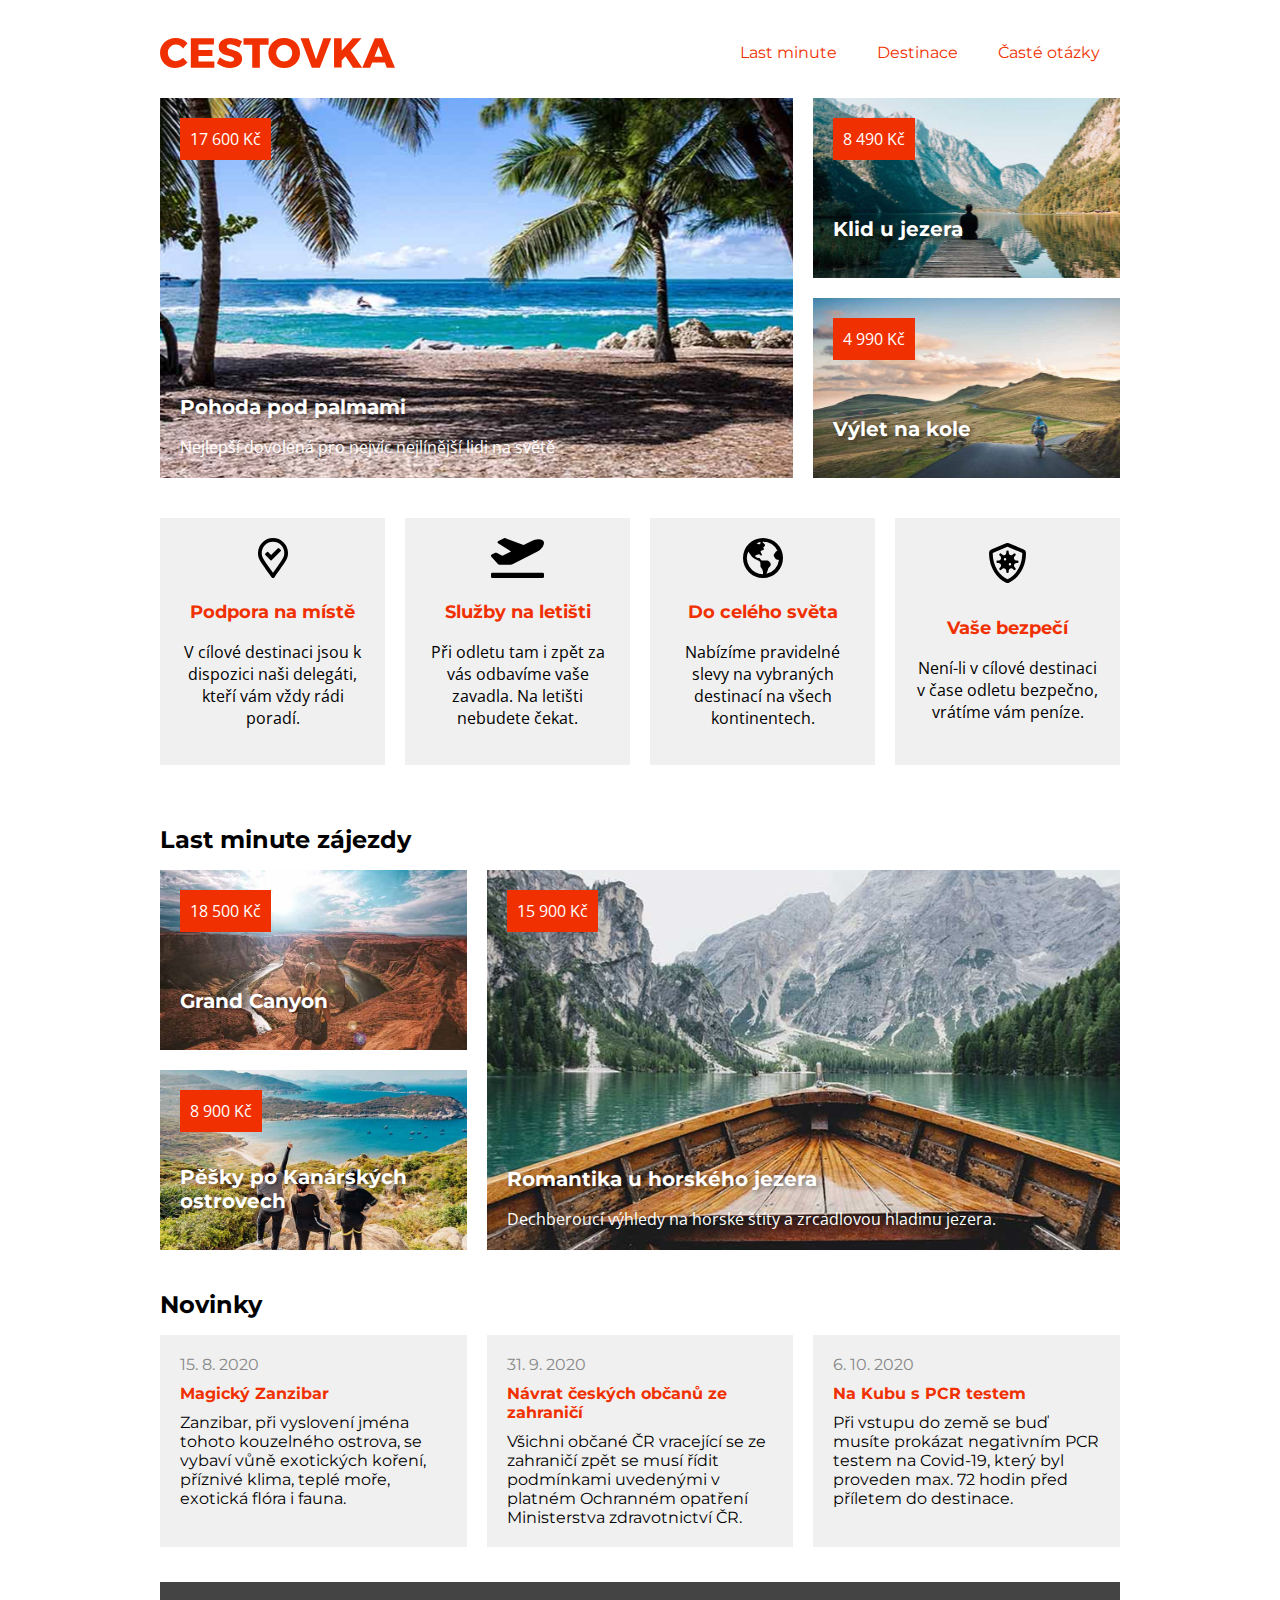
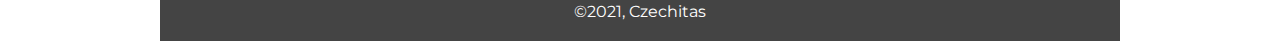
==== index.html @ 23d16ba4 "hotová hlavní stránka" ====
<!DOCTYPE html>
<html lang="en">
  <head>
    <meta charset="UTF-8" />
    <meta http-equiv="X-UA-Compatible" content="IE=edge" />
    <meta name="viewport" content="width=device-width, initial-scale=1.0" />
    <link rel="stylesheet" href="css/style.css" />
    <link rel="preconnect" href="https://fonts.googleapis.com" />
    <link rel="preconnect" href="https://fonts.gstatic.com" crossorigin />
    <link
      href="https://fonts.googleapis.com/css2?family=Montserrat:wght@400;600&family=Open+Sans&display=swap"
      rel="stylesheet"
    />
    <title>Cestovka</title>
  </head>
  <body>
    <div class="container">
    <header class="header">
      <img class="header__logo" src="/images/logo.svg" alt="CESTOVKA" />
      <ul class="header__nav">
        <li><a href="#">Last minute</a></li>
        <li><a href="#">Destinace</a></li>
        <li><a href="#">Časté otázky</a></li>
      </ul>
    </header>

    <div class="gallery">
      <div class="gallery__image--big">
        <p class="price">17 600 Kč</p>
        <div class="content">
          <h2>Pohoda pod palmami</h2>
          <p>Nejlepší dovolená pro nejvíc nejlínější lidi na světě</p>
        </div>
      </div>

      <div class="gallery__image--small first">
        <p class="price">8 490 Kč</p>
        <div class="content">
        <h2>Klid u jezera</h2>
      </div>
    </div>
      <div class="gallery__image--small second">
        <p class="price">4 990 Kč</p>
        <div class="content">
        <h2>Výlet na kole</h2>
      </div>
    </div>
    </div>

    <div class="services">
      <div class="card">
        <div class="card__icon"><img src="/images/map.svg" alt="Mapa" /></div>
        <div class="card__content">
          <h3>Podpora na místě</h3>
          <p>
            V cílové destinaci jsou k dispozici naši delegáti, kteří vám vždy
            rádi poradí.
          </p>
        </div>
      </div>
      <div class="card">
        <div class="card__icon">
          <img src="/images/plane.svg" alt="Letadlo" />
        </div>
        <div class="card__content">
          <h3>Služby na letišti</h3>
          <p>
            Při odletu tam i zpět za vás odbavíme vaše zavadla. Na letišti
            nebudete čekat.
          </p>
        </div>
      </div>
      <div class="card">
        <div class="card__icon">
          <img src="/images/globe.svg" alt="Globus" />
        </div>
        <div class="card__content">
          <h3>Do celého světa</h3>
          <p>
            Nabízíme pravidelné slevy na vybraných destinací na všech
            kontinentech.
          </p>
        </div>
      </div>
      <div class="card">
        <div class="card__icon">
          <img src="/images/shield.svg" alt="Štít" />
        </div>
        <div class="card__content">
          <h3>Vaše bezpečí</h3>
          <p>
            Není-li v cílové destinaci v čase odletu bezpečno, vrátíme vám
            peníze.
          </p>
        </div>
      </div>
    </div>
    <h1>Last minute zájezdy</h1>
    <div class="gallery last-minute">
      <div class="gallery__image--big">
        <p class="price">15 900 Kč</p>
        <div class="content">
          <h2>Romantika u horského jezera</h2>
          <p>Dechberoucí výhledy na horské štíty a zrcadlovou hladinu jezera.</p>
        </div>
      </div>
      <div class="gallery__image--small first">
        <p class="price">18 500 Kč</p>
        <div class="content">
        <h2>Grand Canyon</h2>
      </div>
      </div>
      <div class="gallery__image--small second">
        <p class="price">8 900 Kč</p>
        <div class="content">
        <h2>Pěšky po Kanárských ostrovech</h2>
      </div>
    </div>
    </div>
    <h1>Novinky</h1>
    <div class="news">
      <div class="news__box">
        <p class="news__meta">15. 8. 2020</p>
        <h3 class="news__header">Magický Zanzibar</h3>
        <p class="news__p">
          Zanzibar, při vyslovení jména tohoto kouzelného ostrova, se vybaví
          vůně exotických koření, příznivé klima, teplé moře, exotická flóra i
          fauna.
        </p>
      </div>
      <div class="news__box">
        <p class="news__meta">31. 9. 2020</p>
        <h3 class="news__header">Návrat českých občanů ze zahraničí</h3>
        <p class="news__p">
          Všichni občané ČR vracející se ze zahraničí zpět se musí řídit
          podmínkami uvedenými v platném Ochranném opatření Ministerstva
          zdravotnictví ČR.
        </p>
      </div>
      <div class="news__box">
        <p class="news__meta">6. 10. 2020</p>
        <h3 class="news__header">Na Kubu s PCR testem</h3>
        <p class="news__p">
          Při vstupu do země se buď musíte prokázat negativním PCR testem na
          Covid-19, který byl proveden max. 72 hodin před příletem do destinace.
        </p>
      </div>
    </div>
    <footer class="footer">&copy;2021, Czechitas</footer>
  </div>
  </body>
</html>
---- css/style.css ----
* {
  box-sizing: border-box;
}

body {
  font-family: "Open Sans", sans-serif;
}

.container {
  max-width: 960px;
  margin: auto;
}

h1 {
  color: black;
  font-size: 24px;
  font-family: "Montserrat", sans-serif;
  font-weight: bold;
}

h2 {
  color: white;
  font-family: "Montserrat", sans-serif;
}

@media screen and (min-width: 768px) {
  .header {
    display: flex;
    justify-content: space-between;
  }
}
.header__logo {
  max-width: 235px;
  display: block;
  margin: 30px auto;
}
@media screen and (min-width: 768px) {
  .header__logo {
    flex: 1 1 40%;
    align-items: center;
  }
}

.header__nav {
  display: flex;
  justify-content: space-between;
  padding: 0;
}
.header__nav li {
  list-style: none;
  text-align: center;
  font-family: "Montserrat", sans-serif;
  font-weight: 400;
}
.header__nav a {
  text-decoration: none;
  color: #F03000;
}
.header__nav a:hover {
  color: white;
  background-color: #F03000;
}
@media screen and (min-width: 768px) {
  .header__nav {
    flex: 1 1 60%;
    align-self: center;
    justify-content: flex-end;
  }
  .header__nav a {
    padding: 20px;
  }
}

.gallery {
  display: grid;
  gap: 20px;
  margin-bottom: 40px;
  grid-template-columns: 1fr;
  grid-template-rows: 240px repeat(2, 150px);
}
.gallery__image--big {
  position: relative;
  background-image: url(/images/palmy.png);
  background-size: cover;
  background-position: center;
  color: white;
  padding: 20px;
}
.gallery__image--big p {
  margin: 0;
}
.gallery__image--big h2 {
  font-size: 28px;
  text-shadow: 2px 2px 5px rgba(0, 0, 0, 0.5);
}
.gallery__image--small {
  position: relative;
  padding: 20px;
  color: white;
}
.gallery h2 {
  font-size: 20px;
  text-shadow: 2px 2px 5px rgba(0, 0, 0, 0.5);
}
.gallery .content {
  position: absolute;
  bottom: 20px;
}

@media screen and (min-width: 768px) {
  .gallery {
    grid-template-columns: 1fr 1fr;
    grid-template-rows: repeat(3, 180px);
  }

  .gallery__image--big {
    grid-column: 1/3;
    grid-row: 1/3;
  }

  .first {
    grid-column: 1/2;
    grid-row: 3/4;
  }

  .second {
    grid-column: 2/3;
    grid-row: 3/4;
  }
}
@media screen and (min-width: 960px) {
  .gallery {
    display: grid;
    grid-template-columns: repeat(3, 1fr);
    grid-template-rows: 180px 180px;
  }

  .gallery__image--big {
    grid-column: 1/3;
    grid-row: 1/3;
  }

  .first {
    grid-column: 3/4;
    grid-row: 1/2;
  }

  .second {
    grid-column: 3/4;
    grid-row: 2/3;
  }

  .last-minute .gallery__image--big {
    grid-column: 2/4;
    grid-row: 1/3;
  }
  .last-minute .first {
    grid-column: 1/2;
    grid-row: 1/2;
  }
  .last-minute .second {
    grid-column: 1/2;
    grid-row: 2/3;
  }
}
.price {
  background-color: #F03000;
  display: inline-block;
  padding: 10px;
  margin: 0;
}

.first {
  background: url(/images/jezero2.png) center/cover;
}

.second {
  background: url(/images/nakole.png) center/cover;
}

.last-minute .gallery__image--big {
  background: url(/images/lodicka.png) center/cover;
}
.last-minute .first {
  background: url(/images/podkova.png) center/cover;
}
.last-minute .second {
  background: url(/images/zatoka.png) center/cover;
}

.services {
  margin-bottom: 40px;
  display: grid;
  gap: 20px;
}
@media screen and (min-width: 768px) {
  .services {
    grid-template-columns: 1fr 1fr;
    grid-template-rows: auto auto;
  }
}
@media screen and (min-width: 960px) {
  .services {
    grid-template-columns: repeat(4, 1fr);
  }
}
.services .card {
  background-color: #f0f0f0;
  display: grid;
  grid-template-columns: 100px 1fr;
  align-items: center;
}
@media screen and (min-width: 768px) {
  .services .card {
    grid-template-columns: 1fr;
    grid-template-rows: auto auto;
    text-align: center;
    padding: 20px;
  }
}
.services .card__icon {
  justify-self: center;
}
.services .card__content {
  font-size: 16px;
}
.services .card h3 {
  color: #F03000;
  font-family: "Montserrat", sans-serif;
  font-size: 18px;
}

.news {
  display: grid;
  gap: 20px;
}
@media screen and (min-width: 960px) {
  .news {
    grid-template-columns: repeat(3, 1fr);
  }
}
.news__box {
  background-color: #f0f0f0;
  padding: 20px;
  font-family: "Montserrat", sans-serif;
}
.news__meta {
  margin: 0;
  color: #888888;
}
.news__header {
  color: #F03000;
  font-size: 16px;
  margin: 10px 0;
}
.news__p {
  margin: 0;
}

.footer {
  background-color: #444444;
  color: white;
  text-align: center;
  padding: 20px;
  font-family: "Montserrat", sans-serif;
  margin-top: 35px;
}
.footer a {
  color: white;
}/*# sourceMappingURL=style.css.map */
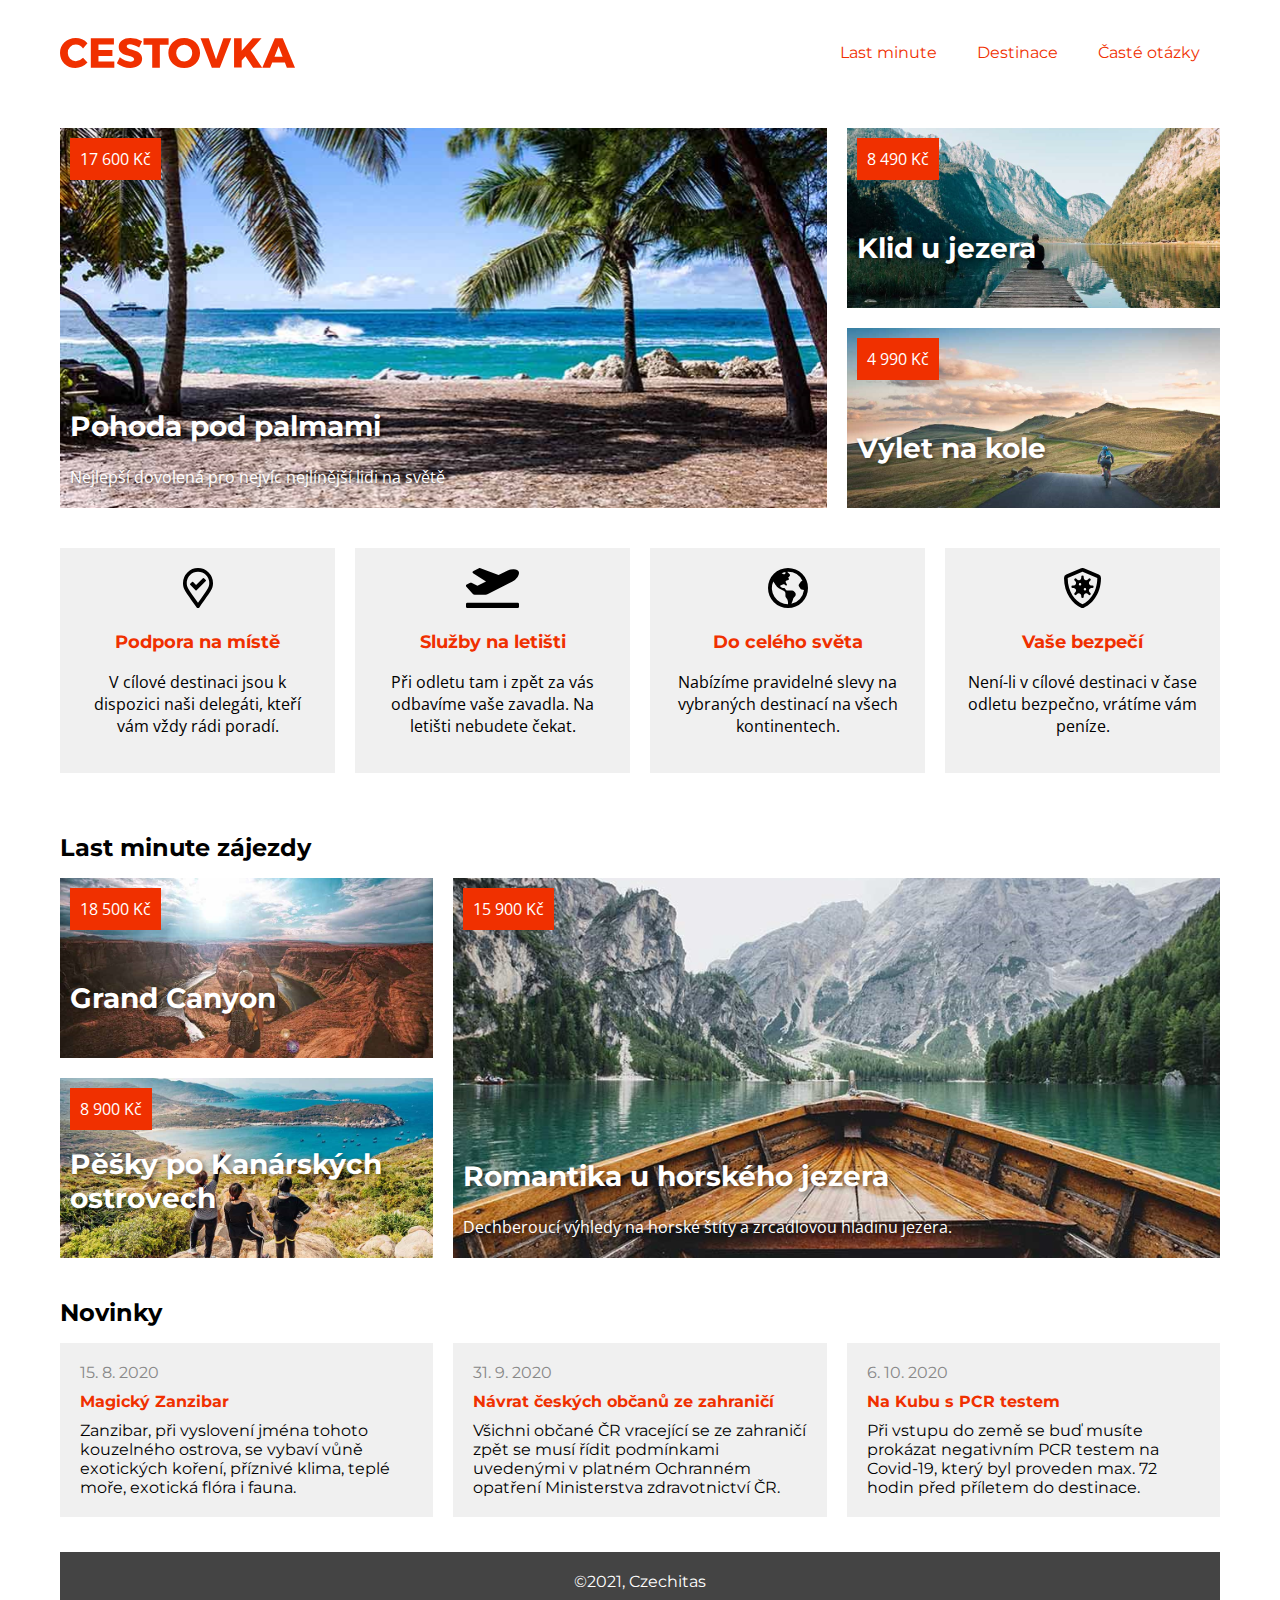
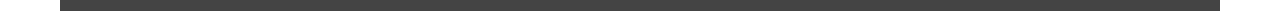
==== commit c1fa2427: "hotový úkol" ====
--- a/index.html
+++ b/index.html
@@ -15,138 +15,155 @@
   </head>
   <body>
     <div class="container">
-    <header class="header">
-      <img class="header__logo" src="/images/logo.svg" alt="CESTOVKA" />
-      <ul class="header__nav">
-        <li><a href="#">Last minute</a></li>
-        <li><a href="#">Destinace</a></li>
-        <li><a href="#">Časté otázky</a></li>
-      </ul>
-    </header>
+      <header class="header">
+        <a href="/index.html"
+          ><img class="header__logo" src="/images/logo.svg" alt="CESTOVKA"
+        /></a>
+        <ul class="header__nav">
+          <li><a href="#">Last minute</a></li>
+          <li><a href="#">Destinace</a></li>
+          <li><a href="#">Časté otázky</a></li>
+        </ul>
+      </header>
 
-    <div class="gallery">
-      <div class="gallery__image--big">
-        <p class="price">17 600 Kč</p>
-        <div class="content">
-          <h2>Pohoda pod palmami</h2>
-          <p>Nejlepší dovolená pro nejvíc nejlínější lidi na světě</p>
+      <div class="gallery">
+        <div class="gallery__image--big">
+          <a href="/detail-zajezdu.html"
+            ><img src="/images/palmy.png" alt="Palmy"
+          /></a>
+          <p class="price">17 600 Kč</p>
+          <div class="content">
+            <h2>Pohoda pod palmami</h2>
+            <p>Nejlepší dovolená pro nejvíc nejlínější lidi na světě</p>
+          </div>
+        </div>
+
+        <div class="gallery__image--small first">
+          <a href="#"><img src="/images/jezero2.png" alt="Jezero" /></a>
+          <p class="price">8 490 Kč</p>
+          <div class="content">
+            <h2>Klid u jezera</h2>
+          </div>
+        </div>
+        <div class="gallery__image--small second">
+          <a href="#"><img src="/images/nakole.png" alt="Na kole" /></a>
+          <p class="price">4 990 Kč</p>
+          <div class="content">
+            <h2>Výlet na kole</h2>
+          </div>
         </div>
       </div>
 
-      <div class="gallery__image--small first">
-        <p class="price">8 490 Kč</p>
-        <div class="content">
-        <h2>Klid u jezera</h2>
+      <div class="services">
+        <div class="card">
+          <div class="card__icon"><img src="/images/map.svg" alt="Mapa" /></div>
+          <div class="card__content">
+            <h3>Podpora na místě</h3>
+            <p>
+              V cílové destinaci jsou k dispozici naši delegáti, kteří vám vždy
+              rádi poradí.
+            </p>
+          </div>
+        </div>
+        <div class="card">
+          <div class="card__icon">
+            <img src="/images/plane.svg" alt="Letadlo" />
+          </div>
+          <div class="card__content">
+            <h3>Služby na letišti</h3>
+            <p>
+              Při odletu tam i zpět za vás odbavíme vaše zavadla. Na letišti
+              nebudete čekat.
+            </p>
+          </div>
+        </div>
+        <div class="card">
+          <div class="card__icon">
+            <img src="/images/globe.svg" alt="Globus" />
+          </div>
+          <div class="card__content">
+            <h3>Do celého světa</h3>
+            <p>
+              Nabízíme pravidelné slevy na vybraných destinací na všech
+              kontinentech.
+            </p>
+          </div>
+        </div>
+        <div class="card">
+          <div class="card__icon">
+            <img src="/images/shield.svg" alt="Štít" />
+          </div>
+          <div class="card__content">
+            <h3>Vaše bezpečí</h3>
+            <p>
+              Není-li v cílové destinaci v čase odletu bezpečno, vrátíme vám
+              peníze.
+            </p>
+          </div>
+        </div>
       </div>
-    </div>
-      <div class="gallery__image--small second">
-        <p class="price">4 990 Kč</p>
-        <div class="content">
-        <h2>Výlet na kole</h2>
+      <h1>Last minute zájezdy</h1>
+      <div class="gallery last-minute">
+        <div class="gallery__image--big">
+          <img src="/images/lodicka.png" alt="Lodička" />
+          <p class="price">15 900 Kč</p>
+          <div class="content">
+            <h2>Romantika u horského jezera</h2>
+            <p>
+              Dechberoucí výhledy na horské štíty a zrcadlovou hladinu jezera.
+            </p>
+          </div>
+        </div>
+        <div class="gallery__image--small first">
+          <img src="/images/podkova.png" alt="Podkova" />
+          <p class="price">18 500 Kč</p>
+          <div class="content">
+            <h2>Grand Canyon</h2>
+          </div>
+        </div>
+        <div class="gallery__image--small second">
+          <img src="/images/zatoka.png" alt="Zátoka" />
+          <p class="price">8 900 Kč</p>
+          <div class="content">
+            <h2>Pěšky po Kanárských ostrovech</h2>
+          </div>
+        </div>
       </div>
-    </div>
-    </div>
-
-    <div class="services">
-      <div class="card">
-        <div class="card__icon"><img src="/images/map.svg" alt="Mapa" /></div>
-        <div class="card__content">
-          <h3>Podpora na místě</h3>
-          <p>
-            V cílové destinaci jsou k dispozici naši delegáti, kteří vám vždy
-            rádi poradí.
+      <h1>Novinky</h1>
+      <div class="news">
+        <div class="news__box">
+          <p class="news__meta">15. 8. 2020</p>
+          <a href="/obsahova-stranka.html"
+            ><h3 class="news__header">Magický Zanzibar</h3></a
+          >
+          <p class="news__p">
+            Zanzibar, při vyslovení jména tohoto kouzelného ostrova, se vybaví
+            vůně exotických koření, příznivé klima, teplé moře, exotická flóra i
+            fauna.
+          </p>
+        </div>
+        <div class="news__box">
+          <p class="news__meta">31. 9. 2020</p>
+          <a href="#"
+            ><h3 class="news__header">Návrat českých občanů ze zahraničí</h3></a
+          >
+          <p class="news__p">
+            Všichni občané ČR vracející se ze zahraničí zpět se musí řídit
+            podmínkami uvedenými v platném Ochranném opatření Ministerstva
+            zdravotnictví ČR.
+          </p>
+        </div>
+        <div class="news__box">
+          <p class="news__meta">6. 10. 2020</p>
+          <a href="#"><h3 class="news__header">Na Kubu s PCR testem</h3></a>
+          <p class="news__p">
+            Při vstupu do země se buď musíte prokázat negativním PCR testem na
+            Covid-19, který byl proveden max. 72 hodin před příletem do
+            destinace.
           </p>
         </div>
       </div>
-      <div class="card">
-        <div class="card__icon">
-          <img src="/images/plane.svg" alt="Letadlo" />
-        </div>
-        <div class="card__content">
-          <h3>Služby na letišti</h3>
-          <p>
-            Při odletu tam i zpět za vás odbavíme vaše zavadla. Na letišti
-            nebudete čekat.
-          </p>
-        </div>
-      </div>
-      <div class="card">
-        <div class="card__icon">
-          <img src="/images/globe.svg" alt="Globus" />
-        </div>
-        <div class="card__content">
-          <h3>Do celého světa</h3>
-          <p>
-            Nabízíme pravidelné slevy na vybraných destinací na všech
-            kontinentech.
-          </p>
-        </div>
-      </div>
-      <div class="card">
-        <div class="card__icon">
-          <img src="/images/shield.svg" alt="Štít" />
-        </div>
-        <div class="card__content">
-          <h3>Vaše bezpečí</h3>
-          <p>
-            Není-li v cílové destinaci v čase odletu bezpečno, vrátíme vám
-            peníze.
-          </p>
-        </div>
-      </div>
+      <footer class="footer">&copy;2021, Czechitas</footer>
     </div>
-    <h1>Last minute zájezdy</h1>
-    <div class="gallery last-minute">
-      <div class="gallery__image--big">
-        <p class="price">15 900 Kč</p>
-        <div class="content">
-          <h2>Romantika u horského jezera</h2>
-          <p>Dechberoucí výhledy na horské štíty a zrcadlovou hladinu jezera.</p>
-        </div>
-      </div>
-      <div class="gallery__image--small first">
-        <p class="price">18 500 Kč</p>
-        <div class="content">
-        <h2>Grand Canyon</h2>
-      </div>
-      </div>
-      <div class="gallery__image--small second">
-        <p class="price">8 900 Kč</p>
-        <div class="content">
-        <h2>Pěšky po Kanárských ostrovech</h2>
-      </div>
-    </div>
-    </div>
-    <h1>Novinky</h1>
-    <div class="news">
-      <div class="news__box">
-        <p class="news__meta">15. 8. 2020</p>
-        <h3 class="news__header">Magický Zanzibar</h3>
-        <p class="news__p">
-          Zanzibar, při vyslovení jména tohoto kouzelného ostrova, se vybaví
-          vůně exotických koření, příznivé klima, teplé moře, exotická flóra i
-          fauna.
-        </p>
-      </div>
-      <div class="news__box">
-        <p class="news__meta">31. 9. 2020</p>
-        <h3 class="news__header">Návrat českých občanů ze zahraničí</h3>
-        <p class="news__p">
-          Všichni občané ČR vracející se ze zahraničí zpět se musí řídit
-          podmínkami uvedenými v platném Ochranném opatření Ministerstva
-          zdravotnictví ČR.
-        </p>
-      </div>
-      <div class="news__box">
-        <p class="news__meta">6. 10. 2020</p>
-        <h3 class="news__header">Na Kubu s PCR testem</h3>
-        <p class="news__p">
-          Při vstupu do země se buď musíte prokázat negativním PCR testem na
-          Covid-19, který byl proveden max. 72 hodin před příletem do destinace.
-        </p>
-      </div>
-    </div>
-    <footer class="footer">&copy;2021, Czechitas</footer>
-  </div>
   </body>
 </html>
--- a/css/style.css
+++ b/css/style.css
@@ -7,7 +7,7 @@
 }
 
 .container {
-  max-width: 960px;
+  max-width: 1160px;
   margin: auto;
 }
 
@@ -27,6 +27,7 @@
   .header {
     display: flex;
     justify-content: space-between;
+    margin-bottom: 30px;
   }
 }
 .header__logo {
@@ -45,6 +46,7 @@
   display: flex;
   justify-content: space-between;
   padding: 0;
+  margin: 30px 0;
 }
 .header__nav li {
   list-style: none;
@@ -76,35 +78,43 @@
   gap: 20px;
   margin-bottom: 40px;
   grid-template-columns: 1fr;
-  grid-template-rows: 240px repeat(2, 150px);
+  grid-template-rows: 240px 150px 150px;
+}
+.gallery img {
+  width: 100%;
+  height: 100%;
+  -o-object-fit: cover;
+     object-fit: cover;
 }
 .gallery__image--big {
   position: relative;
-  background-image: url(/images/palmy.png);
-  background-size: cover;
-  background-position: center;
-  color: white;
-  padding: 20px;
-}
-.gallery__image--big p {
-  margin: 0;
-}
-.gallery__image--big h2 {
-  font-size: 28px;
-  text-shadow: 2px 2px 5px rgba(0, 0, 0, 0.5);
+  color: white;
 }
 .gallery__image--small {
   position: relative;
-  padding: 20px;
-  color: white;
-}
-.gallery h2 {
-  font-size: 20px;
-  text-shadow: 2px 2px 5px rgba(0, 0, 0, 0.5);
+  color: white;
 }
 .gallery .content {
   position: absolute;
   bottom: 20px;
+  left: 10px;
+}
+.gallery .content p {
+  margin: 0;
+  text-shadow: 2px 2px 5px rgba(0, 0, 0, 0.5);
+}
+.gallery .content h2 {
+  font-size: 28px;
+  text-shadow: 2px 2px 5px rgba(0, 0, 0, 0.5);
+}
+.gallery .price {
+  position: absolute;
+  background-color: #F03000;
+  display: inline-block;
+  top: 10px;
+  left: 10px;
+  margin: 0;
+  padding: 10px;
 }
 
 @media screen and (min-width: 768px) {
@@ -163,31 +173,6 @@
     grid-row: 2/3;
   }
 }
-.price {
-  background-color: #F03000;
-  display: inline-block;
-  padding: 10px;
-  margin: 0;
-}
-
-.first {
-  background: url(/images/jezero2.png) center/cover;
-}
-
-.second {
-  background: url(/images/nakole.png) center/cover;
-}
-
-.last-minute .gallery__image--big {
-  background: url(/images/lodicka.png) center/cover;
-}
-.last-minute .first {
-  background: url(/images/podkova.png) center/cover;
-}
-.last-minute .second {
-  background: url(/images/zatoka.png) center/cover;
-}
-
 .services {
   margin-bottom: 40px;
   display: grid;
@@ -234,6 +219,9 @@
   display: grid;
   gap: 20px;
 }
+.news a {
+  text-decoration: none;
+}
 @media screen and (min-width: 960px) {
   .news {
     grid-template-columns: repeat(3, 1fr);
@@ -267,4 +255,145 @@
 }
 .footer a {
   color: white;
+}
+
+article h1 {
+  font-family: "Montserrat", sans-serif;
+  color: #F03000;
+  font-size: 36px;
+  font-family: "Open Sans", sans-serif;
+  margin-top: 0;
+}
+article h2 {
+  color: black;
+  font-size: 24px;
+}
+article img {
+  width: 100%;
+}
+
+.main {
+  border-top: 3px solid #F03000;
+  padding-top: 40px;
+  display: grid;
+  grid-template-columns: 1fr;
+  gap: 20px;
+}
+@media screen and (min-width: 960px) {
+  .main {
+    grid-template-columns: 2fr 1fr;
+  }
+  .main article {
+    grid-column: 1/2;
+  }
+  .main .gallery-grid {
+    grid-column: 2/3;
+  }
+  .main .gallery {
+    grid-template-columns: 1fr;
+    grid-template-rows: repeat(3, 150px);
+  }
+  .main .gallery__image--big {
+    grid-column: 1/2;
+    grid-row: 1/2;
+  }
+  .main .gallery__image--big .content p {
+    display: none;
+  }
+  .main .first {
+    grid-column: 1/2;
+    grid-row: 2/3;
+  }
+  .main .second {
+    grid-column: 1/2;
+    grid-row: 3/4;
+  }
+  .main .content h2 {
+    font-size: 20px;
+  }
+}
+
+.detail .gallery__image--big {
+  position: relative;
+}
+.detail .gallery__image--big img {
+  width: 100%;
+  height: 100%;
+  -o-object-fit: cover;
+     object-fit: cover;
+}
+.detail .gallery__image--big .content {
+  position: absolute;
+  bottom: 20px;
+}
+.detail .gallery__image--big .content h2 {
+  font-size: 28px;
+}
+@media screen and (min-width: 768px) {
+  .detail .gallery__image--big .content h2 {
+    font-size: 48px;
+  }
+}
+.detail__box {
+  background-color: #f0f0f0;
+  padding: 20px;
+}
+.detail__box h3 {
+  text-transform: uppercase;
+  color: #888888;
+  font-size: 14px;
+  font-family: "Open Sans", sans-serif;
+  font-weight: 400;
+  margin: 0;
+  padding-bottom: 6px;
+}
+.detail__box p {
+  margin: 0;
+}
+.detail__box--price {
+  background-color: #F03000;
+}
+.detail__box--price h3 {
+  color: white;
+}
+.detail__box--price p {
+  color: white;
+  font-size: 28px;
+  font-weight: 700;
+}
+.detail__description {
+  margin-top: 40px;
+}
+.detail__description h2 {
+  color: black;
+}
+.detail__photos {
+  display: flex;
+  flex-wrap: wrap;
+}
+.detail__photos img {
+  margin: 0 20px 20px 0;
+}
+.detail__grid {
+  display: grid;
+  grid-template-columns: 1fr;
+  grid-template-rows: 240px 110px 100px;
+  gap: 20px;
+}
+@media screen and (min-width: 768px) {
+  .detail__grid {
+    grid-template-columns: 1fr 1fr;
+    grid-template-rows: 380px 110px 100px;
+    gap: 20px;
+  }
+}
+@media screen and (min-width: 960px) {
+  .detail__grid {
+    grid-template-columns: 2fr 1fr;
+    grid-template-rows: 110px 110px 100px 100px;
+  }
+  .detail__grid .gallery__image--big {
+    grid-column: 1/2;
+    grid-row: 1/5;
+  }
 }/*# sourceMappingURL=style.css.map */